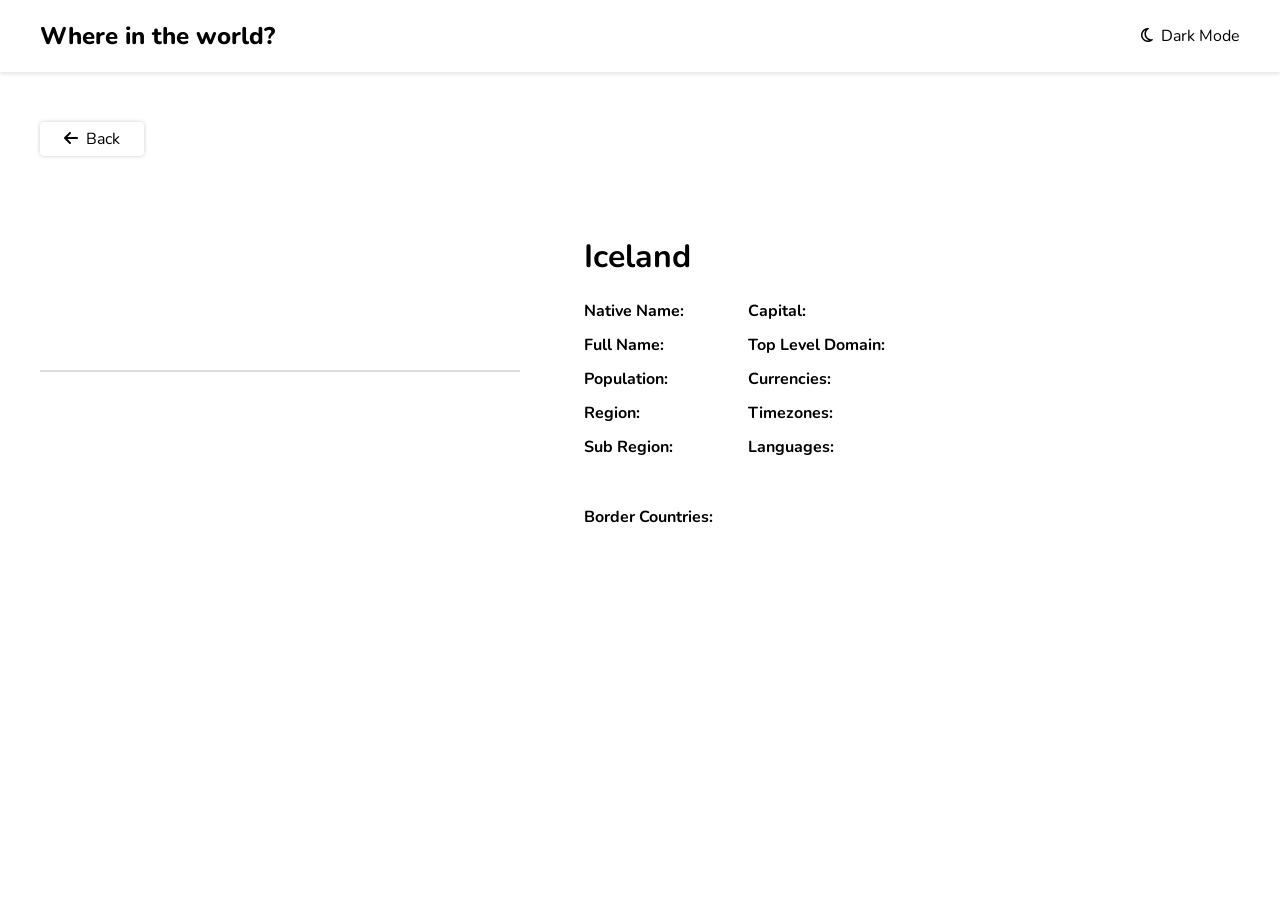
==== country.html @ 691d77ad "initial commit" ====
<!DOCTYPE html>
<html lang="en">
  <head>
    <meta charset="UTF-8" />
    <meta http-equiv="X-UA-Compatible" content="IE=edge" />
    <meta name="viewport" content="width=device-width, initial-scale=1.0" />
    <title>Where in the world?</title>
    <link id="favicon" rel="icon" href="./earth.ico" type="image/x-icon" />
    <link
      rel="stylesheet"
      href="https://cdnjs.cloudflare.com/ajax/libs/font-awesome/6.3.0/css/all.min.css"
      integrity="sha512-SzlrxWUlpfuzQ+pcUCosxcglQRNAq/DZjVsC0lE40xsADsfeQoEypE+enwcOiGjk/bSuGGKHEyjSoQ1zVisanQ=="
      crossorigin="anonymous"
      referrerpolicy="no-referrer"
    />
    <link
      href="https://fonts.googleapis.com/css?family=Nunito:300,regular,500,600,700,800"
      rel="stylesheet"
    />
    <link rel="stylesheet" href="styles.css" />
    <link rel="stylesheet" href="country.css" />
    <script src="country.js" defer></script>
  </head>
  <body>
    <header class="header-container">
      <div class="header-content">
        <h2 class="title"><a href="/">Where in the world?</a></h2>
        <p class="theme-changer"><i class="fa-regular fa-moon"></i>&nbsp;&nbsp;Dark Mode</p>
      </div>
    </header>
    <main>
      <div class="country-details-container">
        <span class="back-button" onclick="history.back()">
          <i class="fa-solid fa-arrow-left"></i>&nbsp; Back
        </span>
        <div class="country-details">
          <img src="" alt="" />
          <div class="details-text-container">
            <h1>Iceland</h1>
            <div class="details-text">
              <p><b>Native Name: </b><span class="native-name"></span></p>
              <p><b>Full Name: </b><span class="full-name"></span></p>
              <p><b>Population: </b><span class="population"></span></p>
              <p><b>Region: </b><span class="region"></span></p>
              <p><b>Sub Region: </b><span class="sub-region"></span></p>
              <p><b>Capital: </b><span class="capital"></span></p>
              <p>
                <b>Top Level Domain: </b><span class="top-level-domain"></span>
              </p>
              <p><b>Currencies: </b><span class="currencies"></span></p>
              <p><b>Timezones: </b><span class="timezones"></span></p>
              <p><b>Languages: </b><span class="languages"></span></p>
            </div>
            <div class="border-countries"><b>Border Countries: </b>&nbsp;</div>
          </div>
        </div>
      </div>
    </main>
  </body>
</html>
---- styles.css ----
* {
    box-sizing: border-box;
}

body {
    --background-color: white;
    --text-color: black;
    --elements-color: white;
    margin: 0;
    font-family: Nunito, sans-serif;
    background-color: var(--background-color);
    color: var(--text-color);
}

body.dark {
    --background-color: hsl(207, 26%, 17%); 
    --text-color: white;
    --elements-color: hsl(209, 23%, 22%);
}

main {
    padding: 24px;
}

a {
    text-decoration-line: none;
    color: inherit;
}

.header-container {
    box-shadow: 0 2px 4px 0px rgba(0, 0, 0, 0.1);
    padding-inline: 24px;
    background-color: var(--elements-color);
}

.header-content {
    display: flex;
    align-items: center;
    justify-content: space-between;
    max-width: 1200px;
    margin-inline: auto;
}

.title {
    font-weight: 800;
}

.theme-changer {
    cursor: pointer;
}

.countries-container {
    max-width: 1200px;
    margin-top: 16px;
    display: flex;
    gap: 64px;
    flex-wrap: wrap;
    margin-inline: auto;
    justify-content: space-between;
}

.country-card {
    display: inline-block;
    width: 250px;
    border-radius: 8px;
    overflow: hidden;
    padding-bottom: 24px;
    box-shadow: 0 0 8px 0px rgba(0, 0, 0, 0.2);
    transition: all 0.2s ease-in-out;
    background-color: var(--elements-color);
}

.country-card:hover {
    transform: scale(1.03);
    box-shadow: 0 0 16px 0px rgba(0, 0, 0, 0.2);
}

.card-title {
    font-size: 24px;
    margin-block: 16px;
}

.card-text {
    padding-inline: 16px;
}

.card-text p {
    margin-block: 8px;
}

.country-card img {
    width: 100%;
}


.search-filter-container {
    max-width: 1200px;
    margin-inline: auto;
    margin-top: 16px;
    margin-bottom: 48px;
    display: flex;
    justify-content: space-between;
    gap: 24px;
}

.search-container {
    box-shadow: 0 0 8px 0px rgba(0, 0, 0, 0.15);
    max-width: 350px;
    width: 100%;
    border-radius: 4px;
    padding-left: 24px;
    color: #999;
    overflow: hidden;
    background-color: var(--elements-color);
    color: var(--text-color);
}

.search-container input {
    border: none;
    outline: none;
    padding: 16px;
    width: 90%;
    background-color: inherit;
    color: inherit;
}

.search-container input::placeholder {
    color: #999;
}

.filter-by-region {
    width: 250px;
    padding: 16px;
    border: none;
    outline: none;
    box-shadow: 0 0 8px 0px rgba(0, 0, 0, 0.15);
    border-radius: 4px;
    background-color: var(--elements-color);
    color: var(--text-color);
}

@media(max-width: 768px) {
    .countries-container {
        justify-content: center;
    }

    .title {
        font-size: 16px;
    }

    .header-content p {
        font-size: 12px;
    }

    .search-filter-container {
        flex-direction: column;
    }
    
}
---- country.css ----
.country-details-container {
    max-width: 1200px;
    margin-inline: auto;
    margin-top: 32px;
}

.back-button {
    padding: 6px 24px;
    box-shadow: 0 0 4px 0px rgba(0, 0, 0, 0.2);
    border-radius: 4px;
    cursor: pointer;
}

.country-details {
    display: flex;
    align-items: center;
    gap: 64px;
    margin-top: 64px;
}

.country-details img {
    width: 40%;
    border: 1px solid #ddd;
}

.details-text {
    display: flex;
    flex-direction: column;
    row-gap: 12px;
    column-gap: 64px;
    max-height: 180px;
    flex-wrap: wrap;
}

.details-text p {
    margin: 0;
}

.border-countries {
    margin-top: 48px;
    display: flex;
    align-items: flex-start;
    flex-wrap: wrap;
    gap: 8px;
}

.border-countries a {
    padding: 4px 16px;
    box-shadow: 0 0 4px 0px rgba(0, 0, 0, 0.2);
    border-radius: 4px;
    font-size: 14px;
}

@media(max-width: 940px) {
    .country-details {
        flex-direction: column;
        align-items: flex-start;
        margin-top: 32px;
        gap: 16px;
    }

    .details-text {
        max-height: unset;
    }

    .country-details img {
        width: 100%;
        max-width: 400px;
    }

}
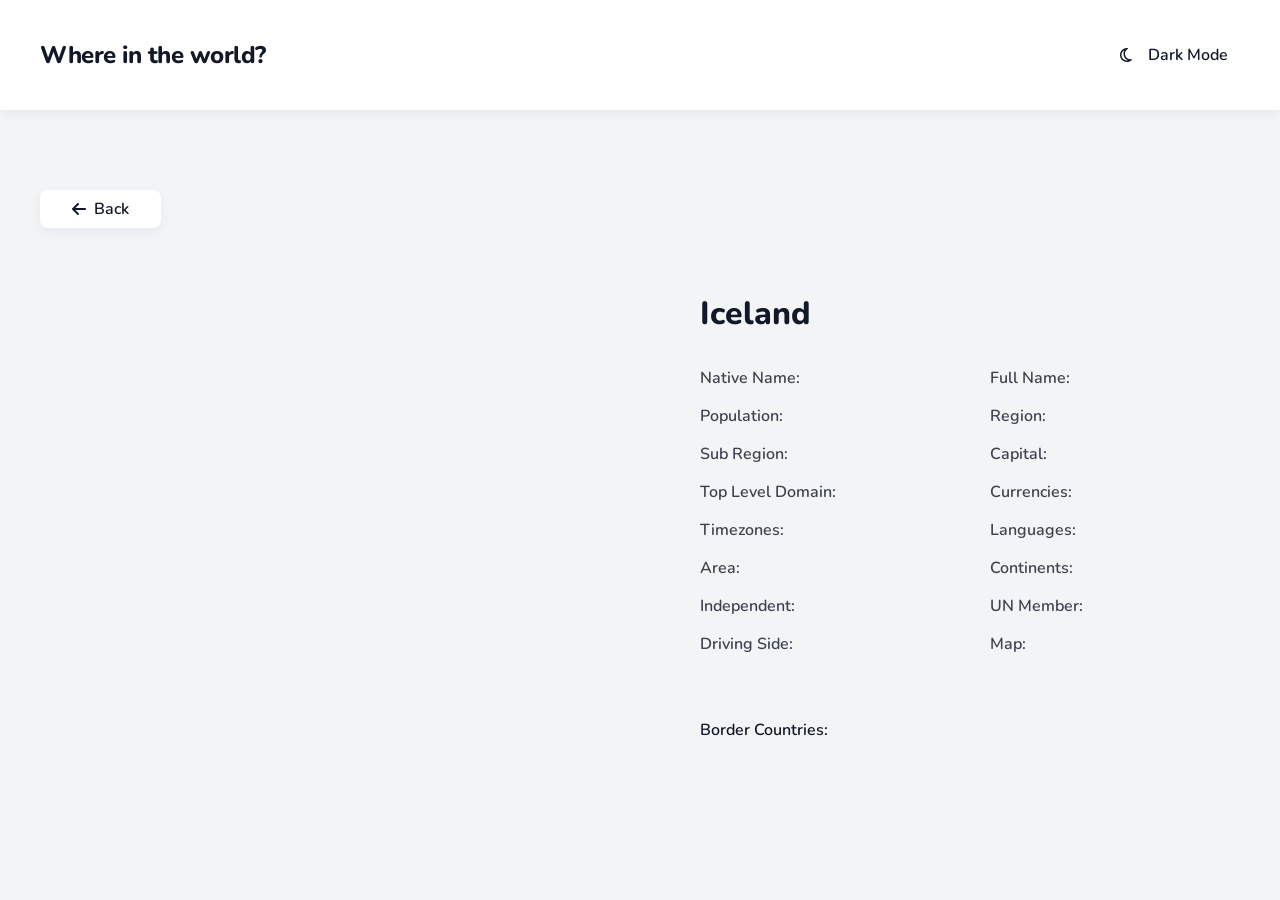
==== commit 72826809: "feat: improve UI aesthetics, responsiveness, add more API info and dark mode persistence" ====
--- a/country.html
+++ b/country.html
@@ -50,6 +50,12 @@
               <p><b>Currencies: </b><span class="currencies"></span></p>
               <p><b>Timezones: </b><span class="timezones"></span></p>
               <p><b>Languages: </b><span class="languages"></span></p>
+              <p><b>Area: </b><span class="area"></span></p>
+              <p><b>Continents: </b><span class="continents"></span></p>
+              <p><b>Independent: </b><span class="independent"></span></p>
+              <p><b>UN Member: </b><span class="un-member"></span></p>
+              <p><b>Driving Side: </b><span class="driving-side"></span></p>
+              <p><b>Map: </b><span class="maps"></span></p>
             </div>
             <div class="border-countries"><b>Border Countries: </b>&nbsp;</div>
           </div>
--- a/styles.css
+++ b/styles.css
@@ -1,25 +1,38 @@
+:root {
+    --background-color: #f3f4f6;
+    --text-color: #111827;
+    --elements-color: #ffffff;
+    --shadow-color: rgba(17, 24, 39, 0.05); 
+    --hover-shadow: rgba(17, 24, 39, 0.12);
+    --input-placeholder: #9ca3af;
+    --transition-speed: 0.3s;
+}
+
+body.dark {
+    --background-color: #0f172a;
+    --text-color: #f8fafc;
+    --elements-color: #1e293b;
+    --shadow-color: rgba(0, 0, 0, 0.25);
+    --hover-shadow: rgba(0, 0, 0, 0.45);
+    --input-placeholder: #94a3b8;
+}
+
 * {
     box-sizing: border-box;
 }
 
 body {
-    --background-color: white;
-    --text-color: black;
-    --elements-color: white;
     margin: 0;
-    font-family: Nunito, sans-serif;
+    font-family: 'Nunito', sans-serif;
     background-color: var(--background-color);
     color: var(--text-color);
-}
-
-body.dark {
-    --background-color: hsl(207, 26%, 17%); 
-    --text-color: white;
-    --elements-color: hsl(209, 23%, 22%);
+    transition: background-color var(--transition-speed) ease, color var(--transition-speed) ease;
+    overflow-x: hidden;
+    word-break: break-word;
 }
 
 main {
-    padding: 24px;
+    padding: 32px 24px;
 }
 
 a {
@@ -28,9 +41,13 @@
 }
 
 .header-container {
-    box-shadow: 0 2px 4px 0px rgba(0, 0, 0, 0.1);
+    box-shadow: 0 4px 12px var(--shadow-color);
     padding-inline: 24px;
     background-color: var(--elements-color);
+    transition: background-color var(--transition-speed) ease;
+    position: sticky;
+    top: 0;
+    z-index: 100;
 }
 
 .header-content {
@@ -39,121 +56,194 @@
     justify-content: space-between;
     max-width: 1200px;
     margin-inline: auto;
+    padding-block: 20px;
 }
 
 .title {
     font-weight: 800;
+    margin: 0;
+    font-size: 1.5rem;
+    letter-spacing: -0.5px;
 }
 
 .theme-changer {
     cursor: pointer;
-}
-
-.countries-container {
-    max-width: 1200px;
-    margin-top: 16px;
-    display: flex;
-    gap: 64px;
-    flex-wrap: wrap;
-    margin-inline: auto;
-    justify-content: space-between;
-}
-
-.country-card {
-    display: inline-block;
-    width: 250px;
+    font-weight: 600;
+    user-select: none;
+    display: flex;
+    align-items: center;
+    gap: 8px;
+    padding: 8px 12px;
     border-radius: 8px;
-    overflow: hidden;
-    padding-bottom: 24px;
-    box-shadow: 0 0 8px 0px rgba(0, 0, 0, 0.2);
-    transition: all 0.2s ease-in-out;
-    background-color: var(--elements-color);
-}
-
-.country-card:hover {
-    transform: scale(1.03);
-    box-shadow: 0 0 16px 0px rgba(0, 0, 0, 0.2);
-}
-
-.card-title {
-    font-size: 24px;
-    margin-block: 16px;
-}
-
-.card-text {
-    padding-inline: 16px;
-}
-
-.card-text p {
-    margin-block: 8px;
-}
-
-.country-card img {
-    width: 100%;
-}
-
+    transition: background-color 0.2s ease;
+}
+
+.theme-changer:hover {
+    background-color: rgba(128, 128, 128, 0.1);
+}
 
 .search-filter-container {
     max-width: 1200px;
     margin-inline: auto;
-    margin-top: 16px;
     margin-bottom: 48px;
     display: flex;
     justify-content: space-between;
+    align-items: center;
     gap: 24px;
 }
 
 .search-container {
-    box-shadow: 0 0 8px 0px rgba(0, 0, 0, 0.15);
-    max-width: 350px;
+    box-shadow: 0 4px 12px var(--shadow-color);
+    max-width: 400px;
     width: 100%;
-    border-radius: 4px;
+    border-radius: 8px;
     padding-left: 24px;
-    color: #999;
-    overflow: hidden;
-    background-color: var(--elements-color);
-    color: var(--text-color);
+    background-color: var(--elements-color);
+    color: var(--text-color);
+    display: flex;
+    align-items: center;
+    transition: box-shadow 0.2s ease, background-color var(--transition-speed) ease;
+}
+
+.search-container:focus-within {
+    box-shadow: 0 0 0 2px #3b82f6, 0 4px 12px var(--hover-shadow);
+}
+
+.search-container i {
+    color: var(--input-placeholder);
 }
 
 .search-container input {
     border: none;
     outline: none;
     padding: 16px;
-    width: 90%;
-    background-color: inherit;
+    width: 100%;
+    background-color: transparent;
     color: inherit;
+    font-family: inherit;
+    font-size: 15px;
 }
 
 .search-container input::placeholder {
-    color: #999;
+    color: var(--input-placeholder);
 }
 
 .filter-by-region {
-    width: 250px;
+    width: 200px;
+    max-width: 100%;
     padding: 16px;
     border: none;
     outline: none;
-    box-shadow: 0 0 8px 0px rgba(0, 0, 0, 0.15);
-    border-radius: 4px;
-    background-color: var(--elements-color);
-    color: var(--text-color);
+    box-shadow: 0 4px 12px var(--shadow-color);
+    border-radius: 8px;
+    background-color: var(--elements-color);
+    color: var(--text-color);
+    font-family: inherit;
+    font-size: 15px;
+    cursor: pointer;
+    transition: box-shadow 0.2s ease, background-color var(--transition-speed) ease;
+    appearance: none;
+    background-image: url('data:image/svg+xml;utf8,<svg fill="currentColor" height="24" viewBox="0 0 24 24" width="24" xmlns="http://www.w3.org/2000/svg"><path d="M7 10l5 5 5-5z"/><path d="M0 0h24v24H0z" fill="none"/></svg>');
+    background-repeat: no-repeat;
+    background-position-x: 95%;
+    background-position-y: 50%;
+}
+.filter-by-region:focus {
+     box-shadow: 0 0 0 2px #3b82f6, 0 4px 12px var(--hover-shadow);
+}
+
+body.dark .filter-by-region {
+    background-image: url('data:image/svg+xml;utf8,<svg fill="%23f3f4f6" height="24" viewBox="0 0 24 24" width="24" xmlns="http://www.w3.org/2000/svg"><path d="M7 10l5 5 5-5z"/><path d="M0 0h24v24H0z" fill="none"/></svg>');
+}
+
+.countries-container {
+    max-width: 1200px;
+    display: grid;
+    grid-template-columns: repeat(auto-fill, minmax(min(260px, 100%), 1fr));
+    gap: 48px;
+    margin-inline: auto;
+}
+
+.country-card {
+    display: flex;
+    flex-direction: column;
+    border-radius: 12px;
+    overflow: hidden;
+    box-shadow: 0 4px 12px var(--shadow-color);
+    transition: transform 0.3s cubic-bezier(0.175, 0.885, 0.32, 1.275), box-shadow 0.3s ease, background-color var(--transition-speed) ease;
+    background-color: var(--elements-color);
+    height: 100%;
+}
+
+.country-card:hover {
+    transform: translateY(-8px);
+    box-shadow: 0 12px 24px var(--hover-shadow);
+}
+
+.card-title {
+    font-size: 20px;
+    margin-block: 0 20px;
+    font-weight: 800;
+}
+
+.card-text {
+    padding: 24px;
+    flex-grow: 1;
+}
+
+.card-text p {
+    margin-block: 8px;
+    font-size: 15px;
+    font-weight: 600;
+}
+
+.card-text p b {
+    font-weight: 600;
+    color: var(--text-color);
+    opacity: 0.8;
+}
+
+.country-card img {
+    width: 100%;
+    height: 160px;
+    object-fit: cover;
+    border-bottom: 1px solid rgba(0, 0, 0, 0.05);
+}
+
+body.dark .country-card img {
+    border-bottom: 1px solid rgba(255, 255, 255, 0.05);
+}
+
+.countries-container > p {
+    grid-column: 1 / -1;
+    text-align: center;
+    font-size: 18px;
+    font-weight: 600;
+    opacity: 0.7;
+    padding: 40px;
 }
 
 @media(max-width: 768px) {
-    .countries-container {
-        justify-content: center;
-    }
-
+    .header-content {
+        padding-block: 16px;
+    }
     .title {
-        font-size: 16px;
-    }
-
-    .header-content p {
-        font-size: 12px;
-    }
-
+        font-size: 1.25rem;
+    }
+    .theme-changer {
+        font-size: 14px;
+    }
     .search-filter-container {
         flex-direction: column;
-    }
-    
+        align-items: stretch;
+        gap: 32px;
+    }
+    .search-container, .filter-by-region {
+        max-width: 100%;
+        width: 100%;
+    }
+    .countries-container {
+        gap: 32px;
+        padding-inline: 0px;
+    }
 }
--- a/country.css
+++ b/country.css
@@ -1,71 +1,133 @@
 .country-details-container {
     max-width: 1200px;
     margin-inline: auto;
-    margin-top: 32px;
+    margin-top: 48px;
 }
 
 .back-button {
-    padding: 6px 24px;
-    box-shadow: 0 0 4px 0px rgba(0, 0, 0, 0.2);
-    border-radius: 4px;
+    display: inline-flex;
+    align-items: center;
+    padding: 8px 32px;
+    box-shadow: 0 4px 12px var(--shadow-color);
+    border-radius: 8px;
     cursor: pointer;
+    background-color: var(--elements-color);
+    font-weight: 600;
+    transition: transform 0.2s ease, box-shadow 0.2s ease, background-color var(--transition-speed) ease;
+}
+
+.back-button:hover {
+    transform: translateY(-2px);
+    box-shadow: 0 8px 16px var(--hover-shadow);
 }
 
 .country-details {
     display: flex;
     align-items: center;
-    gap: 64px;
+    gap: 120px;
     margin-top: 64px;
 }
 
 .country-details img {
-    width: 40%;
-    border: 1px solid #ddd;
+    width: 45%;
+    border-radius: 12px;
+    box-shadow: 0 8px 24px var(--shadow-color);
+    object-fit: cover;
+}
+
+.details-text-container {
+    display: flex;
+    flex-direction: column;
+    flex-grow: 1;
+}
+
+.details-text-container h1 {
+    font-size: 32px;
+    font-weight: 800;
+    margin-top: 0;
+    margin-bottom: 32px;
 }
 
 .details-text {
-    display: flex;
-    flex-direction: column;
-    row-gap: 12px;
-    column-gap: 64px;
-    max-height: 180px;
-    flex-wrap: wrap;
+    display: grid;
+    grid-template-columns: 1fr 1fr;
+    gap: 16px 40px;
+    font-size: 16px;
 }
 
 .details-text p {
     margin: 0;
 }
 
+.details-text p b {
+    font-weight: 600;
+    opacity: 0.8;
+}
+
 .border-countries {
-    margin-top: 48px;
+    margin-top: 64px;
     display: flex;
-    align-items: flex-start;
+    align-items: center;
     flex-wrap: wrap;
-    gap: 8px;
+    gap: 12px;
+}
+
+.border-countries b {
+    font-weight: 600;
+    margin-right: 8px;
+    min-width: max-content;
 }
 
 .border-countries a {
-    padding: 4px 16px;
-    box-shadow: 0 0 4px 0px rgba(0, 0, 0, 0.2);
-    border-radius: 4px;
+    padding: 6px 24px;
+    box-shadow: 0 2px 8px var(--shadow-color);
+    border-radius: 6px;
     font-size: 14px;
+    background-color: var(--elements-color);
+    transition: transform 0.2s ease, box-shadow 0.2s ease, background-color var(--transition-speed) ease;
+}
+
+.border-countries a:hover {
+    transform: translateY(-2px);
+    box-shadow: 0 6px 16px var(--hover-shadow);
+}
+
+.maps {
+    margin-top: 10px;
+}
+
+.maps a {
+    color: #3b82f6;
+    text-decoration: underline;
+    font-weight: bold;
+    transition: color 0.2s ease;
+}
+.maps a:hover {
+    text-decoration: none;
+    color: #2563eb;
+}
+body.dark .maps a {
+    color: #60a5fa;
+}
+body.dark .maps a:hover {
+    color: #93c5fd;
 }
 
 @media(max-width: 940px) {
     .country-details {
         flex-direction: column;
         align-items: flex-start;
-        margin-top: 32px;
-        gap: 16px;
-    }
-
-    .details-text {
-        max-height: unset;
+        margin-top: 48px;
+        gap: 48px;
     }
 
     .country-details img {
         width: 100%;
-        max-width: 400px;
+        max-width: 500px;
     }
 
+    .details-text {
+        grid-template-columns: 1fr;
+        gap: 16px;
+    }
 }
